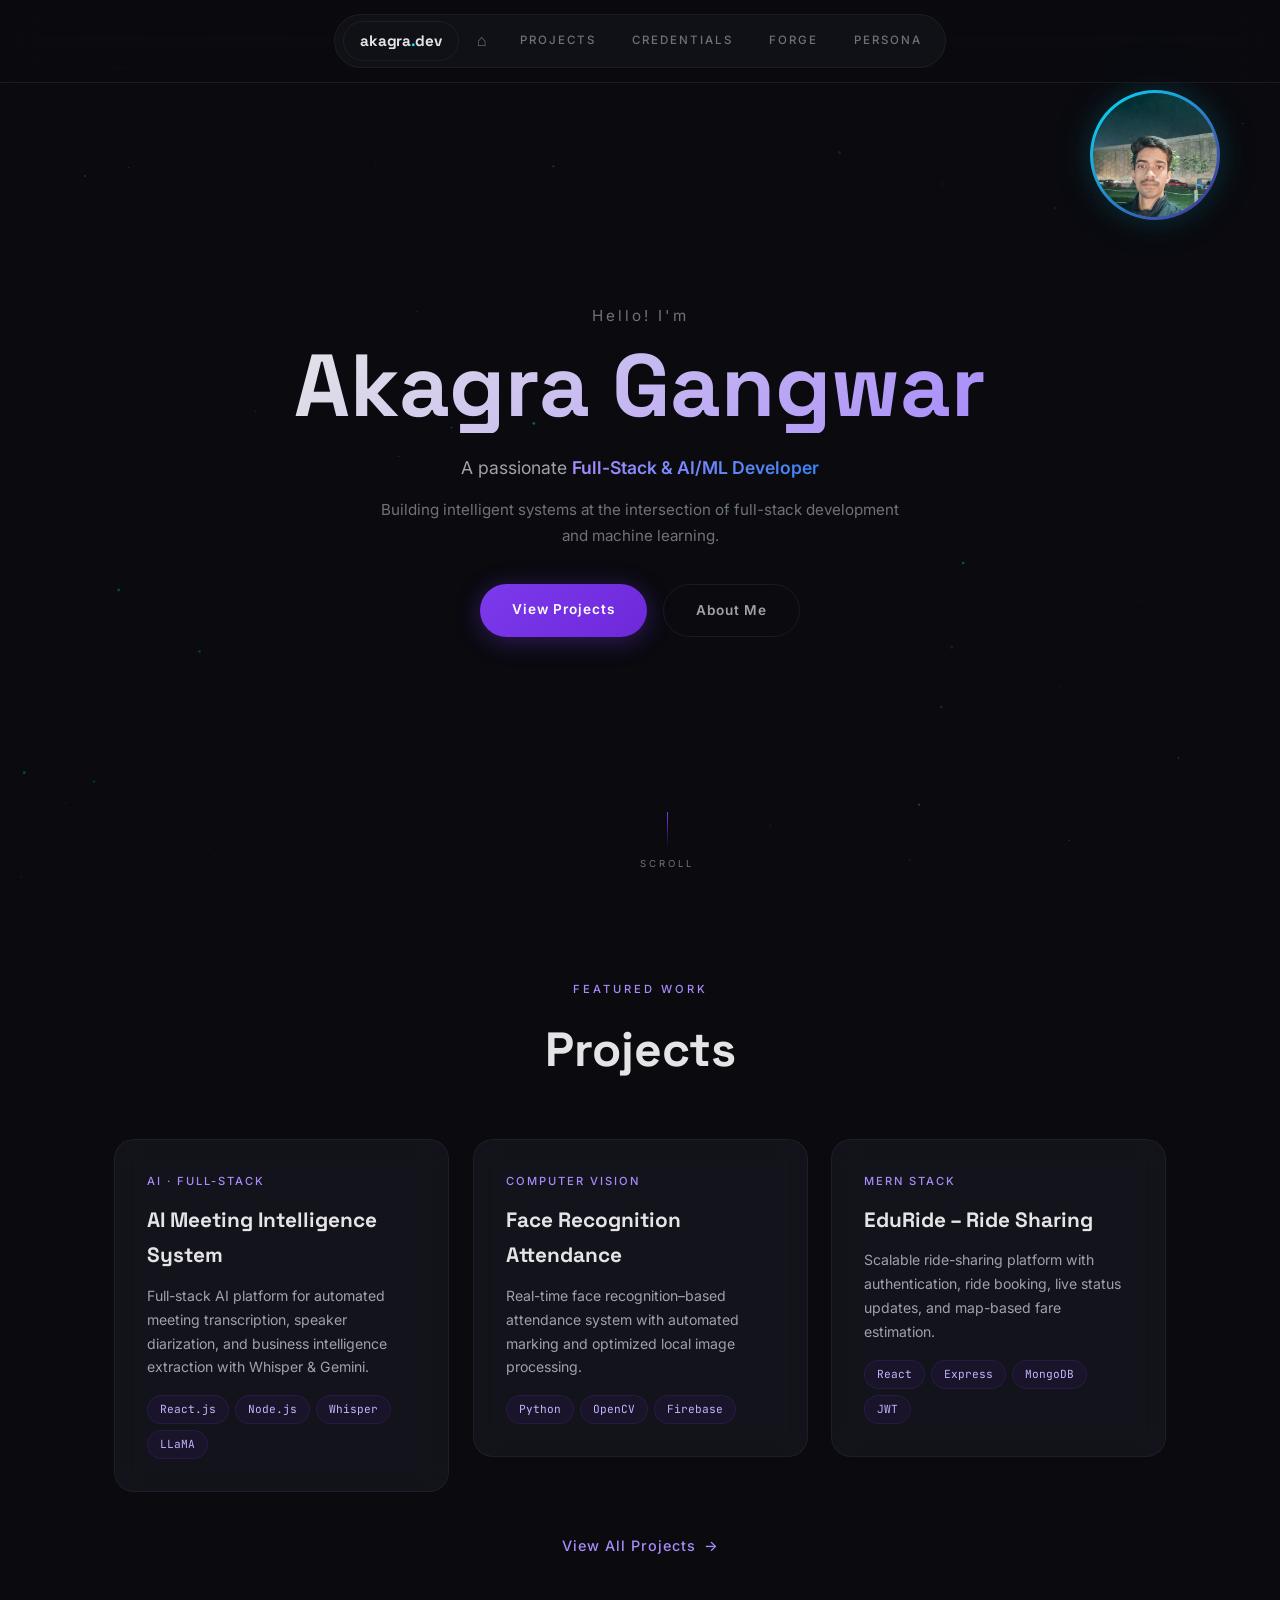
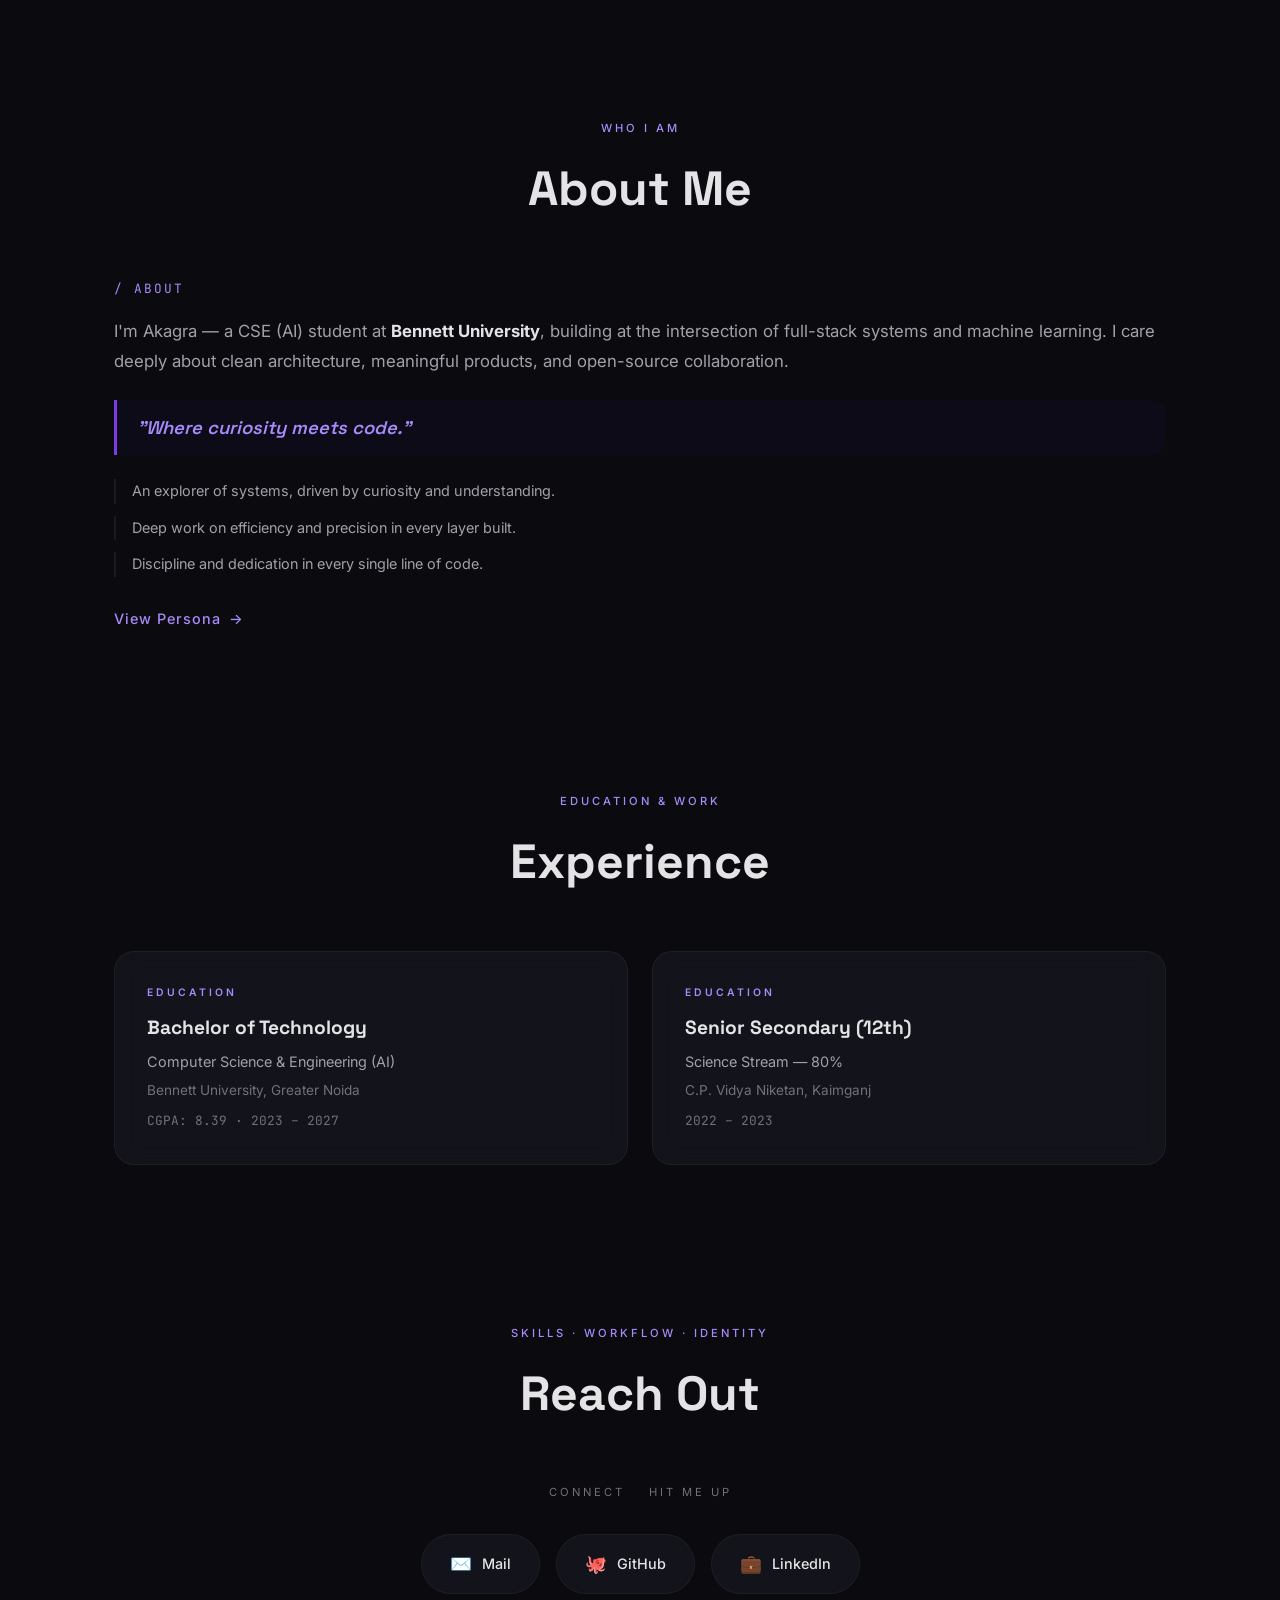
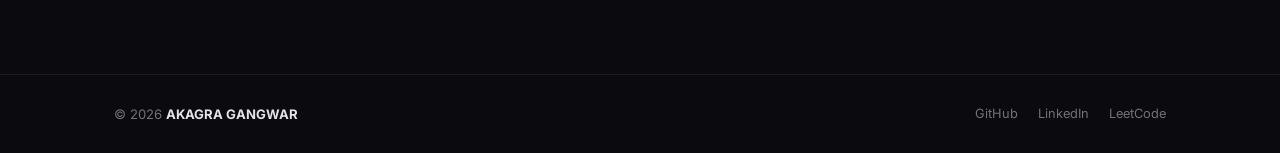
==== index.html @ 34c96b3e "Portfolio website - Akagra Gangwar" ====
<!DOCTYPE html>
<html lang="en">
<head>
    <meta charset="UTF-8">
    <meta name="viewport" content="width=device-width, initial-scale=1.0">
    <title>Akagra Gangwar - Developer</title>
    <meta name="description" content="Akagra Gangwar — Full-Stack & AI/ML Developer. Building intelligent systems at the intersection of web development and machine learning.">
    <link rel="preconnect" href="https://fonts.googleapis.com">
    <link rel="preconnect" href="https://fonts.gstatic.com" crossorigin>
    <link href="https://fonts.googleapis.com/css2?family=Inter:wght@300;400;500;600;700;800;900&family=Space+Grotesk:wght@400;500;600;700;800&family=JetBrains+Mono:wght@400;500&display=swap" rel="stylesheet">
    <link rel="stylesheet" href="style.css">
</head>
<body>
    <div class="cursor-glow" id="cursorGlow"></div>
    <canvas id="particleCanvas"></canvas>

    <!-- Nav -->
    <nav class="navbar" id="navbar">
        <div class="nav-center">
            <a href="index.html" class="nav-logo-box">akagra<span class="logo-dot">.</span>dev</a>
            <a href="index.html" class="nav-home" aria-label="Home">⌂</a>
            <a href="projects.html" class="nav-link">PROJECTS</a>
            <a href="credentials.html" class="nav-link">CREDENTIALS</a>
            <a href="skills.html" class="nav-link">FORGE</a>
            <a href="about.html" class="nav-link">PERSONA</a>
        </div>
        <button class="nav-toggle" id="navToggle" aria-label="Menu"><span></span><span></span><span></span></button>
    </nav>
    <div class="mobile-menu" id="mobileMenu">
        <a href="index.html" class="mobile-link">HOME</a>
        <a href="projects.html" class="mobile-link">PROJECTS</a>
        <a href="credentials.html" class="mobile-link">CREDENTIALS</a>
        <a href="skills.html" class="mobile-link">FORGE</a>
        <a href="about.html" class="mobile-link">PERSONA</a>
    </div>

    <!-- Hero -->
    <section class="hero" id="hero">
        <div class="hero-photo-wrap">
            <img src="profile.jpg" alt="Akagra Gangwar" class="hero-photo">
        </div>
        <div class="hero-content">
            <p class="hero-greeting" data-animate="fade-up" data-delay="0">Hello! I'm</p>
            <h1 class="hero-name" data-animate="fade-up" data-delay="1">Akagra Gangwar</h1>
            <p class="hero-title" data-animate="fade-up" data-delay="2">A passionate <span class="text-gradient">Full-Stack & AI/ML Developer</span></p>
            <p class="hero-desc" data-animate="fade-up" data-delay="3">Building intelligent systems at the intersection of full-stack development and machine learning.</p>
            <div class="hero-cta" data-animate="fade-up" data-delay="4">
                <a href="projects.html" class="btn btn-primary">View Projects</a>
                <a href="about.html" class="btn btn-outline">About Me</a>
            </div>
        </div>
        <div class="scroll-indicator"><div class="scroll-line"></div><span>SCROLL</span></div>
    </section>

    <!-- Featured Projects -->
    <section class="section" id="featured">
        <div class="container">
            <div class="section-header">
                <span class="section-tag">Featured Work</span>
                <h2 class="section-title">Projects</h2>
            </div>
            <div class="featured-grid">
                <div class="card-3d" data-tilt>
                    <div class="card-3d-inner project-card-home">
                        <span class="card-label">AI · Full-Stack</span>
                        <h3>AI Meeting Intelligence System</h3>
                        <p>Full-stack AI platform for automated meeting transcription, speaker diarization, and business intelligence extraction with Whisper & Gemini.</p>
                        <div class="card-tech"><span>React.js</span><span>Node.js</span><span>Whisper</span><span>LLaMA</span></div>
                    </div>
                </div>
                <div class="card-3d" data-tilt>
                    <div class="card-3d-inner project-card-home">
                        <span class="card-label">Computer Vision</span>
                        <h3>Face Recognition Attendance</h3>
                        <p>Real-time face recognition–based attendance system with automated marking and optimized local image processing.</p>
                        <div class="card-tech"><span>Python</span><span>OpenCV</span><span>Firebase</span></div>
                    </div>
                </div>
                <div class="card-3d" data-tilt>
                    <div class="card-3d-inner project-card-home">
                        <span class="card-label">MERN Stack</span>
                        <h3>EduRide – Ride Sharing</h3>
                        <p>Scalable ride-sharing platform with authentication, ride booking, live status updates, and map-based fare estimation.</p>
                        <div class="card-tech"><span>React</span><span>Express</span><span>MongoDB</span><span>JWT</span></div>
                    </div>
                </div>
            </div>
            <div class="view-all-link">
                <a href="projects.html" class="btn-view-all">View All Projects <span class="arrow">→</span></a>
            </div>
        </div>
    </section>

    <!-- About Summary -->
    <section class="section" id="about-preview">
        <div class="container">
            <div class="section-header">
                <span class="section-tag">Who I Am</span>
                <h2 class="section-title">About Me</h2>
            </div>
            <div class="about-home">
                <div class="about-home-left">
                    <span class="about-slash">/ ABOUT</span>
                    <p class="about-intro">I'm Akagra — a CSE (AI) student at <strong>Bennett University</strong>, building at the intersection of full-stack systems and machine learning. I care deeply about clean architecture, meaningful products, and open-source collaboration.</p>
                    <div class="about-quote-block">
                        <p>"Where curiosity meets code."</p>
                    </div>
                    <div class="about-traits">
                        <div class="trait">An explorer of systems, driven by curiosity and understanding.</div>
                        <div class="trait">Deep work on efficiency and precision in every layer built.</div>
                        <div class="trait">Discipline and dedication in every single line of code.</div>
                    </div>
                    <a href="about.html" class="btn-view-all">View Persona <span class="arrow">→</span></a>
                </div>
            </div>
        </div>
    </section>

    <!-- Experience -->
    <section class="section" id="experience">
        <div class="container">
            <div class="section-header">
                <span class="section-tag">Education & Work</span>
                <h2 class="section-title">Experience</h2>
            </div>
            <div class="exp-grid">
                <div class="card-3d" data-tilt>
                    <div class="card-3d-inner exp-card">
                        <span class="exp-type">EDUCATION</span>
                        <h3>Bachelor of Technology</h3>
                        <p class="exp-sub">Computer Science & Engineering (AI)</p>
                        <p class="exp-org">Bennett University, Greater Noida</p>
                        <p class="exp-detail">CGPA: 8.39 · 2023 – 2027</p>
                    </div>
                </div>
                <div class="card-3d" data-tilt>
                    <div class="card-3d-inner exp-card">
                        <span class="exp-type">EDUCATION</span>
                        <h3>Senior Secondary (12th)</h3>
                        <p class="exp-sub">Science Stream — 80%</p>
                        <p class="exp-org">C.P. Vidya Niketan, Kaimganj</p>
                        <p class="exp-detail">2022 – 2023</p>
                    </div>
                </div>
            </div>
        </div>
    </section>

    <!-- Contact -->
    <section class="section" id="contact">
        <div class="container">
            <div class="section-header">
                <span class="section-tag">Skills · Workflow · Identity</span>
                <h2 class="section-title contact-title">Reach Out</h2>
            </div>
            <div class="contact-bar">
                <span class="contact-tag">CONNECT</span>
                <span class="contact-tag">Hit Me Up</span>
            </div>
            <div class="contact-links">
                <a href="mailto:akagraace@gmail.com" class="contact-pill">
                    <span class="pill-icon">✉️</span> Mail
                </a>
                <a href="https://github.com/Akagra12" target="_blank" class="contact-pill">
                    <span class="pill-icon">🐙</span> GitHub
                </a>
                <a href="https://linkedin.com/in/akagra-gangwar-0a6770281" target="_blank" class="contact-pill">
                    <span class="pill-icon">💼</span> LinkedIn
                </a>
            </div>
        </div>
    </section>

    <!-- Footer -->
    <footer class="footer">
        <div class="container footer-content">
            <p>© 2026 <strong>AKAGRA GANGWAR</strong></p>
            <div class="footer-links">
                <a href="https://github.com/Akagra12" target="_blank">GitHub</a>
                <a href="https://linkedin.com/in/akagra-gangwar-0a6770281" target="_blank">LinkedIn</a>
                <a href="https://leetcode.com/u/MrShark01/" target="_blank">LeetCode</a>
            </div>
        </div>
    </footer>
    <script src="script.js"></script>
</body>
</html>
---- style.css ----
*,
*::before,
*::after {
  margin: 0;
  padding: 0;
  box-sizing: border-box
}

:root {
  --bg: #0a0a0f;
  --bg2: #111118;
  --bg3: #1a1a2e;
  --text: #e4e4e7;
  --text2: #a1a1aa;
  --text3: #71717a;
  --accent: #7c3aed;
  --accent2: #a78bfa;
  --accent3: #c4b5fd;
  --glow: rgba(124, 58, 237, 0.35);
  --glow2: rgba(167, 139, 250, 0.12);
  --green: #10b981;
  --blue: #3b82f6;
  --card: rgba(22, 22, 30, 0.8);
  --border: rgba(39, 39, 42, 0.6);
  --radius: 20px;
  --radius-sm: 14px;
}

html {
  scroll-behavior: smooth
}

body {
  font-family: 'Inter', sans-serif;
  background: var(--bg);
  color: var(--text);
  overflow-x: hidden;
  line-height: 1.7
}

a {
  color: inherit;
  text-decoration: none
}

.container {
  max-width: 1100px;
  margin: 0 auto;
  padding: 0 24px
}

/* Cursor & Particles */
.cursor-glow {
  position: fixed;
  width: 500px;
  height: 500px;
  border-radius: 50%;
  pointer-events: none;
  z-index: 0;
  background: radial-gradient(circle, var(--glow2) 0%, transparent 70%);
  transform: translate(-50%, -50%);
  transition: opacity .3s;
  opacity: 0
}

body:hover .cursor-glow {
  opacity: 1
}

#particleCanvas {
  position: fixed;
  top: 0;
  left: 0;
  width: 100%;
  height: 100%;
  z-index: 0;
  pointer-events: none
}

/* Navbar */
.navbar {
  position: fixed;
  top: 0;
  left: 0;
  right: 0;
  z-index: 100;
  display: flex;
  align-items: center;
  justify-content: center;
  padding: 14px 24px;
  backdrop-filter: blur(20px);
  background: rgba(10, 10, 15, 0.6);
  border-bottom: 1px solid var(--border);
  transition: all .3s
}

.navbar.scrolled {
  padding: 10px 24px;
  background: rgba(10, 10, 15, 0.92)
}

.nav-center {
  display: flex;
  align-items: center;
  gap: 6px;
  background: rgba(22, 22, 30, 0.6);
  border: 1px solid var(--border);
  border-radius: 50px;
  padding: 6px 8px
}

.nav-logo-box {
  font-family: 'Space Grotesk', sans-serif;
  font-size: .95rem;
  font-weight: 700;
  letter-spacing: -.3px;
  padding: 6px 16px;
  border: 1px solid var(--border);
  border-radius: 50px;
  transition: all .3s
}

.nav-logo-box:hover {
  border-color: rgba(0, 229, 255, 0.3)
}

.logo-dot {
  color: #00e5ff
}

.nav-home {
  width: 34px;
  height: 34px;
  display: flex;
  align-items: center;
  justify-content: center;
  border-radius: 50%;
  font-size: 1rem;
  color: var(--text3);
  transition: all .3s;
  border: 1px solid transparent
}

.nav-home:hover {
  color: var(--text);
  border-color: var(--border)
}

.nav-link {
  font-size: .72rem;
  font-weight: 500;
  letter-spacing: 2px;
  color: var(--text3);
  padding: 6px 14px;
  border-radius: 50px;
  transition: all .3s;
  border: 1px solid transparent
}

.nav-link:hover {
  color: var(--text);
  border-color: var(--border)
}

.nav-link.active {
  color: #00e5ff;
  border-color: rgba(0, 229, 255, 0.3)
}

.nav-toggle {
  display: none;
  flex-direction: column;
  gap: 5px;
  background: none;
  border: none;
  cursor: pointer;
  padding: 4px;
  position: absolute;
  right: 20px
}

.nav-toggle span {
  width: 22px;
  height: 2px;
  background: var(--text);
  transition: all .3s;
  border-radius: 2px
}

.nav-toggle.active span:nth-child(1) {
  transform: rotate(45deg) translate(5px, 5px)
}

.nav-toggle.active span:nth-child(2) {
  opacity: 0
}

.nav-toggle.active span:nth-child(3) {
  transform: rotate(-45deg) translate(5px, -5px)
}

.mobile-menu {
  position: fixed;
  top: 0;
  left: 0;
  width: 100%;
  height: 100vh;
  background: rgba(10, 10, 15, 0.98);
  z-index: 99;
  display: flex;
  flex-direction: column;
  align-items: center;
  justify-content: center;
  gap: 28px;
  opacity: 0;
  pointer-events: none;
  transition: opacity .4s
}

.mobile-menu.active {
  opacity: 1;
  pointer-events: all
}

.mobile-link {
  font-family: 'Space Grotesk', sans-serif;
  font-size: 1.6rem;
  font-weight: 600;
  letter-spacing: 3px;
  color: var(--text2);
  transition: color .3s
}

.mobile-link:hover {
  color: var(--accent2)
}

/* ===== HERO (Home) ===== */
.hero {
  min-height: 100vh;
  display: flex;
  align-items: center;
  justify-content: center;
  text-align: center;
  padding: 120px 24px 80px;
  position: relative
}

.hero-photo-wrap {
  position: absolute;
  top: 90px;
  right: 60px;
  z-index: 2;
  width: 130px;
  height: 130px;
  border-radius: 50%;
  padding: 3px;
  background: linear-gradient(135deg, #00e5ff, rgba(124,58,237,0.6));
  box-shadow: 0 0 30px rgba(0,229,255,0.15), 0 0 60px rgba(0,229,255,0.05);
  animation: photoGlow 4s ease-in-out infinite alternate;
  opacity: 0;
  animation: fadeUp .7s ease .2s forwards, photoGlow 4s ease-in-out 1s infinite alternate
}

.hero-photo {
  width: 100%;
  height: 100%;
  border-radius: 50%;
  object-fit: cover;
  object-position: center 15%;
  display: block
}

@keyframes photoGlow {
  0% { box-shadow: 0 0 20px rgba(0,229,255,0.12), 0 0 40px rgba(0,229,255,0.04) }
  100% { box-shadow: 0 0 35px rgba(0,229,255,0.2), 0 0 70px rgba(0,229,255,0.08) }
}

.hero-content {
  max-width: 720px;
  z-index: 1
}

.hero-greeting {
  font-size: .95rem;
  color: var(--text3);
  letter-spacing: 3px;
  margin-bottom: 12px;
  opacity: 0;
  animation: fadeUp .7s ease .1s forwards
}

.hero-name {
  font-family: 'Space Grotesk', sans-serif;
  font-size: clamp(3rem, 8vw, 5.5rem);
  font-weight: 800;
  line-height: 1.05;
  margin-bottom: 20px;
  opacity: 0;
  animation: fadeUp .7s ease .25s forwards;
  background: linear-gradient(135deg, var(--text), var(--accent2));
  -webkit-background-clip: text;
  -webkit-text-fill-color: transparent;
  background-clip: text
}

.hero-title {
  font-size: 1.1rem;
  color: var(--text2);
  margin-bottom: 14px;
  opacity: 0;
  animation: fadeUp .7s ease .4s forwards
}

.text-gradient {
  background: linear-gradient(90deg, var(--accent2), var(--blue));
  -webkit-background-clip: text;
  -webkit-text-fill-color: transparent;
  background-clip: text;
  font-weight: 600
}

.hero-desc {
  font-size: .95rem;
  color: var(--text3);
  max-width: 520px;
  margin: 0 auto 36px;
  opacity: 0;
  animation: fadeUp .7s ease .5s forwards
}

.hero-cta {
  display: flex;
  gap: 16px;
  justify-content: center;
  opacity: 0;
  animation: fadeUp .7s ease .6s forwards
}

.btn {
  padding: 14px 32px;
  border-radius: 50px;
  font-size: .85rem;
  font-weight: 600;
  letter-spacing: 1px;
  transition: all .3s;
  cursor: pointer;
  border: none
}

.btn-primary {
  background: linear-gradient(135deg, var(--accent), #6d28d9);
  color: #fff;
  box-shadow: 0 4px 24px var(--glow)
}

.btn-primary:hover {
  transform: translateY(-3px) scale(1.02);
  box-shadow: 0 8px 36px var(--glow)
}

.btn-outline {
  border: 1.5px solid var(--border);
  color: var(--text2);
  background: transparent
}

.btn-outline:hover {
  border-color: var(--accent);
  color: var(--accent2)
}

.scroll-indicator {
  position: absolute;
  bottom: 28px;
  left: 50%;
  transform: translateX(-50%);
  display: flex;
  flex-direction: column;
  align-items: center;
  gap: 8px;
  opacity: 0;
  animation: fadeUp .7s ease 1s forwards
}

.scroll-indicator span {
  font-size: .6rem;
  color: var(--text3);
  letter-spacing: 3px
}

.scroll-line {
  width: 1px;
  height: 36px;
  background: linear-gradient(to bottom, var(--accent), transparent);
  animation: pulse 2s ease infinite
}

@keyframes pulse {

  0%,
  100% {
    opacity: .3
  }

  50% {
    opacity: 1
  }
}

@keyframes fadeUp {
  from {
    opacity: 0;
    transform: translateY(24px)
  }

  to {
    opacity: 1;
    transform: translateY(0)
  }
}

/* ===== PAGE HERO (Sub-pages) ===== */
.page-hero {
  padding: 140px 0 60px;
  text-align: center;
  position: relative;
  z-index: 1
}

.page-title {
  font-family: 'Space Grotesk', sans-serif;
  font-size: clamp(2.5rem, 6vw, 4rem);
  font-weight: 800;
  margin-top: 8px;
  background: linear-gradient(135deg, var(--text), var(--accent2));
  -webkit-background-clip: text;
  -webkit-text-fill-color: transparent;
  background-clip: text
}

.page-desc {
  color: var(--text3);
  font-size: .95rem;
  margin-top: 12px;
  max-width: 500px;
  margin-left: auto;
  margin-right: auto
}

/* ===== SECTIONS ===== */
.section {
  padding: 80px 0;
  position: relative;
  z-index: 1
}

.section-header {
  margin-bottom: 48px;
  text-align: center
}

.section-tag {
  font-size: .7rem;
  color: var(--accent2);
  letter-spacing: 3px;
  text-transform: uppercase;
  font-weight: 500;
  display: block;
  margin-bottom: 10px
}

.section-title {
  font-family: 'Space Grotesk', sans-serif;
  font-size: clamp(2rem, 4.5vw, 3rem);
  font-weight: 700
}

/* ===== 3D CARD SYSTEM ===== */
.card-3d {
  perspective: 800px;
  display: block
}

.card-3d-inner {
  background: var(--card);
  border: 1px solid var(--border);
  border-radius: var(--radius);
  padding: 32px;
  backdrop-filter: blur(12px);
  transition: transform .4s ease, box-shadow .4s ease, border-color .4s ease;
  transform-style: preserve-3d;
  will-change: transform
}

.card-3d:hover .card-3d-inner {
  border-color: rgba(124, 58, 237, 0.35);
  box-shadow: 0 20px 60px rgba(124, 58, 237, 0.1), 0 0 0 1px rgba(124, 58, 237, 0.1)
}

/* ===== FEATURED PROJECTS (Home) ===== */
.featured-grid {
  display: grid;
  grid-template-columns: repeat(auto-fit, minmax(300px, 1fr));
  gap: 24px
}

.project-card-home {
  min-height: 260px;
  display: flex;
  flex-direction: column
}

.card-label {
  font-size: .7rem;
  color: var(--accent2);
  letter-spacing: 2px;
  text-transform: uppercase;
  font-weight: 500;
  margin-bottom: 12px;
  display: block
}

.project-card-home h3 {
  font-family: 'Space Grotesk', sans-serif;
  font-size: 1.3rem;
  font-weight: 700;
  margin-bottom: 10px
}

.project-card-home p {
  color: var(--text2);
  font-size: .88rem;
  flex: 1;
  line-height: 1.7
}

.card-tech {
  display: flex;
  flex-wrap: wrap;
  gap: 6px;
  margin-top: 16px
}

.card-tech span {
  font-size: .7rem;
  padding: 4px 12px;
  border-radius: 50px;
  background: rgba(124, 58, 237, 0.08);
  color: var(--accent3);
  border: 1px solid rgba(124, 58, 237, 0.12);
  font-family: 'JetBrains Mono', monospace
}

.view-all-link {
  text-align: center;
  margin-top: 40px
}

.btn-view-all {
  color: var(--accent2);
  font-size: .9rem;
  font-weight: 500;
  letter-spacing: 1px;
  transition: all .3s;
  display: inline-flex;
  align-items: center;
  gap: 8px
}

.btn-view-all:hover {
  color: var(--text);
  gap: 14px
}

.btn-view-all .arrow {
  transition: transform .3s
}

.btn-view-all:hover .arrow {
  transform: translateX(4px)
}

/* ===== ABOUT HOME ===== */
.about-slash {
  font-family: 'JetBrains Mono', monospace;
  font-size: .8rem;
  color: var(--accent2);
  letter-spacing: 2px;
  display: block;
  margin-bottom: 16px
}

.about-intro {
  font-size: 1.05rem;
  color: var(--text2);
  line-height: 1.8;
  margin-bottom: 24px
}

.about-intro strong {
  color: var(--text)
}

.about-quote-block {
  border-left: 3px solid var(--accent);
  padding: 12px 20px;
  margin-bottom: 24px;
  background: rgba(124, 58, 237, 0.04);
  border-radius: 0 var(--radius-sm) var(--radius-sm) 0
}

.about-quote-block p {
  font-family: 'Space Grotesk', sans-serif;
  font-size: 1.15rem;
  font-weight: 600;
  font-style: italic;
  color: var(--accent2)
}

.about-traits {
  display: flex;
  flex-direction: column;
  gap: 12px;
  margin-bottom: 28px
}

.trait {
  color: var(--text2);
  font-size: .9rem;
  padding-left: 16px;
  border-left: 2px solid var(--border)
}

/* ===== EXPERIENCE CARDS (Home) ===== */
.exp-grid {
  display: grid;
  grid-template-columns: repeat(auto-fit, minmax(300px, 1fr));
  gap: 24px
}

.exp-card {
  min-height: 180px
}

.exp-type {
  font-size: .65rem;
  color: var(--accent2);
  letter-spacing: 3px;
  font-weight: 600;
  display: block;
  margin-bottom: 10px
}

.exp-card h3 {
  font-family: 'Space Grotesk', sans-serif;
  font-size: 1.2rem;
  font-weight: 700;
  margin-bottom: 6px
}

.exp-sub {
  color: var(--text2);
  font-size: .9rem
}

.exp-org {
  color: var(--text3);
  font-size: .85rem;
  margin-top: 4px
}

.exp-detail {
  color: var(--text3);
  font-size: .8rem;
  margin-top: 8px;
  font-family: 'JetBrains Mono', monospace
}

/* ===== CONTACT (Home) ===== */
.contact-title {
  margin-bottom: 0
}

.contact-bar {
  display: flex;
  justify-content: center;
  gap: 24px;
  margin-bottom: 32px
}

.contact-tag {
  font-size: .7rem;
  color: var(--text3);
  letter-spacing: 3px;
  text-transform: uppercase
}

.contact-links {
  display: flex;
  justify-content: center;
  gap: 16px;
  flex-wrap: wrap
}

.contact-pill {
  display: flex;
  align-items: center;
  gap: 10px;
  padding: 14px 28px;
  background: var(--card);
  border: 1px solid var(--border);
  border-radius: 50px;
  font-size: .9rem;
  font-weight: 500;
  transition: all .3s;
  backdrop-filter: blur(8px)
}

.contact-pill:hover {
  border-color: rgba(124, 58, 237, 0.4);
  transform: translateY(-3px);
  box-shadow: 0 8px 28px rgba(124, 58, 237, 0.1)
}

.pill-icon {
  font-size: 1.1rem
}

/* ===== PROJECTS PAGE ===== */
.projects-list {
  display: flex;
  flex-direction: column;
  gap: 24px
}

.project-card-full {
  position: relative
}

.pf-header {
  display: flex;
  align-items: center;
  justify-content: space-between;
  margin-bottom: 12px
}

.pf-num {
  font-family: 'Space Grotesk', sans-serif;
  font-size: 2.5rem;
  font-weight: 800;
  color: rgba(124, 58, 237, 0.1);
  line-height: 1
}

.project-badge {
  font-size: .6rem;
  padding: 3px 10px;
  border-radius: 50px;
  font-weight: 600;
  letter-spacing: 1px
}

.project-badge.live {
  background: rgba(16, 185, 129, 0.12);
  color: var(--green);
  border: 1px solid rgba(16, 185, 129, 0.25)
}

.project-card-full h3 {
  font-family: 'Space Grotesk', sans-serif;
  font-size: 1.4rem;
  font-weight: 700;
  margin-bottom: 6px
}

.pf-date {
  font-size: .78rem;
  color: var(--text3);
  font-family: 'JetBrains Mono', monospace;
  margin-bottom: 10px
}

.project-card-full p {
  color: var(--text2);
  font-size: .9rem;
  line-height: 1.7;
  margin-bottom: 14px
}

.pf-link {
  color: var(--accent2);
  font-size: .85rem;
  font-weight: 500;
  margin-top: 12px;
  display: inline-block;
  transition: color .3s
}

.pf-link:hover {
  color: var(--text)
}

/* ===== CREDENTIALS PAGE ===== */
.cred-subtitle {
  font-family: 'Space Grotesk', sans-serif;
  font-size: 1.2rem;
  font-weight: 600;
  margin-bottom: 24px;
  display: flex;
  align-items: center;
  gap: 10px
}

.cred-icon {
  font-size: 1.2rem
}

.certs-grid {
  display: grid;
  grid-template-columns: repeat(auto-fill, minmax(200px, 1fr));
  gap: 16px
}

.cert-card {
  text-align: center;
  min-height: 160px;
  display: flex;
  flex-direction: column;
  align-items: center;
  justify-content: center;
  position: relative
}

.cert-badge {
  font-size: 2rem;
  margin-bottom: 10px
}

.cert-card h4 {
  font-size: .9rem;
  font-weight: 600;
  margin-bottom: 4px
}

.cert-card p {
  font-size: .75rem;
  color: var(--text3)
}

.cert-arrow {
  position: absolute;
  top: 16px;
  right: 16px;
  color: var(--text3);
  font-size: .9rem;
  transition: color .3s
}

.card-3d:hover .cert-arrow {
  color: var(--accent2)
}

.profiles-grid {
  display: grid;
  grid-template-columns: repeat(auto-fill, minmax(220px, 1fr));
  gap: 16px
}

.profile-card {
  text-align: center;
  padding: 28px
}

.profile-logo {
  width: 48px;
  height: 48px;
  border-radius: 12px;
  display: flex;
  align-items: center;
  justify-content: center;
  margin: 0 auto 12px;
  font-weight: 700;
  font-size: .85rem;
  font-family: 'Space Grotesk', sans-serif
}

.profile-logo.lc {
  background: linear-gradient(135deg, #ffa116, #f5a623);
  color: #1a1a1a
}

.profile-logo.hr {
  background: linear-gradient(135deg, #00ea64, #2ec866);
  color: #1a1a1a
}

.profile-logo.cc {
  background: linear-gradient(135deg, #5b4638, #8b6914);
  color: #fff
}

.profile-card h4 {
  font-size: .95rem;
  font-weight: 600;
  margin-bottom: 4px
}

.profile-card p {
  font-size: .75rem;
  color: var(--text3)
}

.edu-list {
  display: flex;
  flex-direction: column;
  gap: 16px
}

/* ===== SKILLS PAGE ===== */
.skills-page-grid {
  display: grid;
  grid-template-columns: repeat(auto-fill, minmax(240px, 1fr));
  gap: 20px
}

.skill-card-full {
  text-align: center;
  min-height: 200px;
  display: flex;
  flex-direction: column;
  align-items: center
}

.skill-icon-big {
  font-size: 2.2rem;
  margin-bottom: 14px
}

.skill-card-full h3 {
  font-family: 'Space Grotesk', sans-serif;
  font-size: 1.1rem;
  font-weight: 600;
  margin-bottom: 16px
}

.skill-items {
  display: flex;
  flex-wrap: wrap;
  gap: 8px;
  justify-content: center
}

.skill-items span {
  font-size: .75rem;
  padding: 6px 14px;
  border-radius: 50px;
  background: rgba(124, 58, 237, 0.06);
  color: var(--accent3);
  border: 1px solid rgba(124, 58, 237, 0.1)
}

/* ===== ABOUT PAGE ===== */
.about-page {
  display: grid;
  grid-template-columns: 1.3fr 1fr;
  gap: 60px;
  align-items: start
}

.about-quote-big {
  font-family: 'Space Grotesk', sans-serif;
  font-size: 1.8rem;
  font-weight: 700;
  font-style: italic;
  color: var(--accent2);
  margin-bottom: 24px;
  line-height: 1.3
}

.about-page-text p {
  color: var(--text2);
  font-size: .95rem;
  line-height: 1.8;
  margin-bottom: 16px
}

.about-page-text strong {
  color: var(--text)
}

.about-trait-list {
  margin-top: 28px;
  display: flex;
  flex-direction: column;
  gap: 16px
}

.about-trait-item {
  display: flex;
  align-items: flex-start;
  gap: 12px
}

.trait-dot {
  width: 8px;
  height: 8px;
  min-width: 8px;
  border-radius: 50%;
  background: var(--accent);
  margin-top: 8px;
  box-shadow: 0 0 10px var(--glow)
}

.about-trait-item p {
  color: var(--text2);
  font-size: .9rem
}

.about-page-info {
  display: flex;
  flex-direction: column;
  gap: 16px
}

.info-card {
  display: flex;
  align-items: center;
  gap: 16px;
  padding: 20px 24px
}

.info-card span {
  font-size: 1.4rem
}

.info-card h4 {
  font-size: .85rem;
  font-weight: 600;
  margin-bottom: 2px
}

.info-card p {
  font-size: .82rem;
  color: var(--text2)
}

/* ===== FOOTER ===== */
.footer {
  border-top: 1px solid var(--border);
  padding: 28px 0;
  z-index: 1;
  position: relative
}

.footer-content {
  display: flex;
  justify-content: space-between;
  align-items: center;
  flex-wrap: wrap;
  gap: 16px
}

.footer-content p {
  font-size: .82rem;
  color: var(--text3)
}

.footer-content strong {
  color: var(--text)
}

.footer-links {
  display: flex;
  gap: 20px
}

.footer-links a {
  font-size: .8rem;
  color: var(--text3);
  transition: color .3s
}

.footer-links a:hover {
  color: var(--accent2)
}

/* ===== SCROLL ANIMATIONS ===== */
[data-animate] {
  opacity: 0;
  transform: translateY(20px)
}

[data-animate].visible {
  opacity: 1;
  transform: translateY(0);
  transition: all .6s ease
}

/* ===== RESPONSIVE ===== */
@media(max-width:900px) {
  .nav-center {
    display: none
  }

  .nav-toggle {
    display: flex
  }

  .featured-grid {
    grid-template-columns: 1fr
  }

  .about-page {
    grid-template-columns: 1fr;
    gap: 32px
  }

  .exp-grid {
    grid-template-columns: 1fr
  }
}

@media(max-width:600px) {
  .navbar {
    padding: 14px 18px
  }

  .hero {
    padding: 100px 16px 60px
  }

  .hero-photo-wrap {
    width: 90px;
    height: 90px;
    top: 80px;
    right: 16px
  }

  .page-hero {
    padding: 110px 0 40px
  }

  .section {
    padding: 50px 0
  }

  .certs-grid {
    grid-template-columns: 1fr 1fr
  }

  .skills-page-grid {
    grid-template-columns: 1fr 1fr
  }

  .footer-content {
    flex-direction: column;
    text-align: center
  }

  .contact-links {
    flex-direction: column;
    align-items: center
  }
}
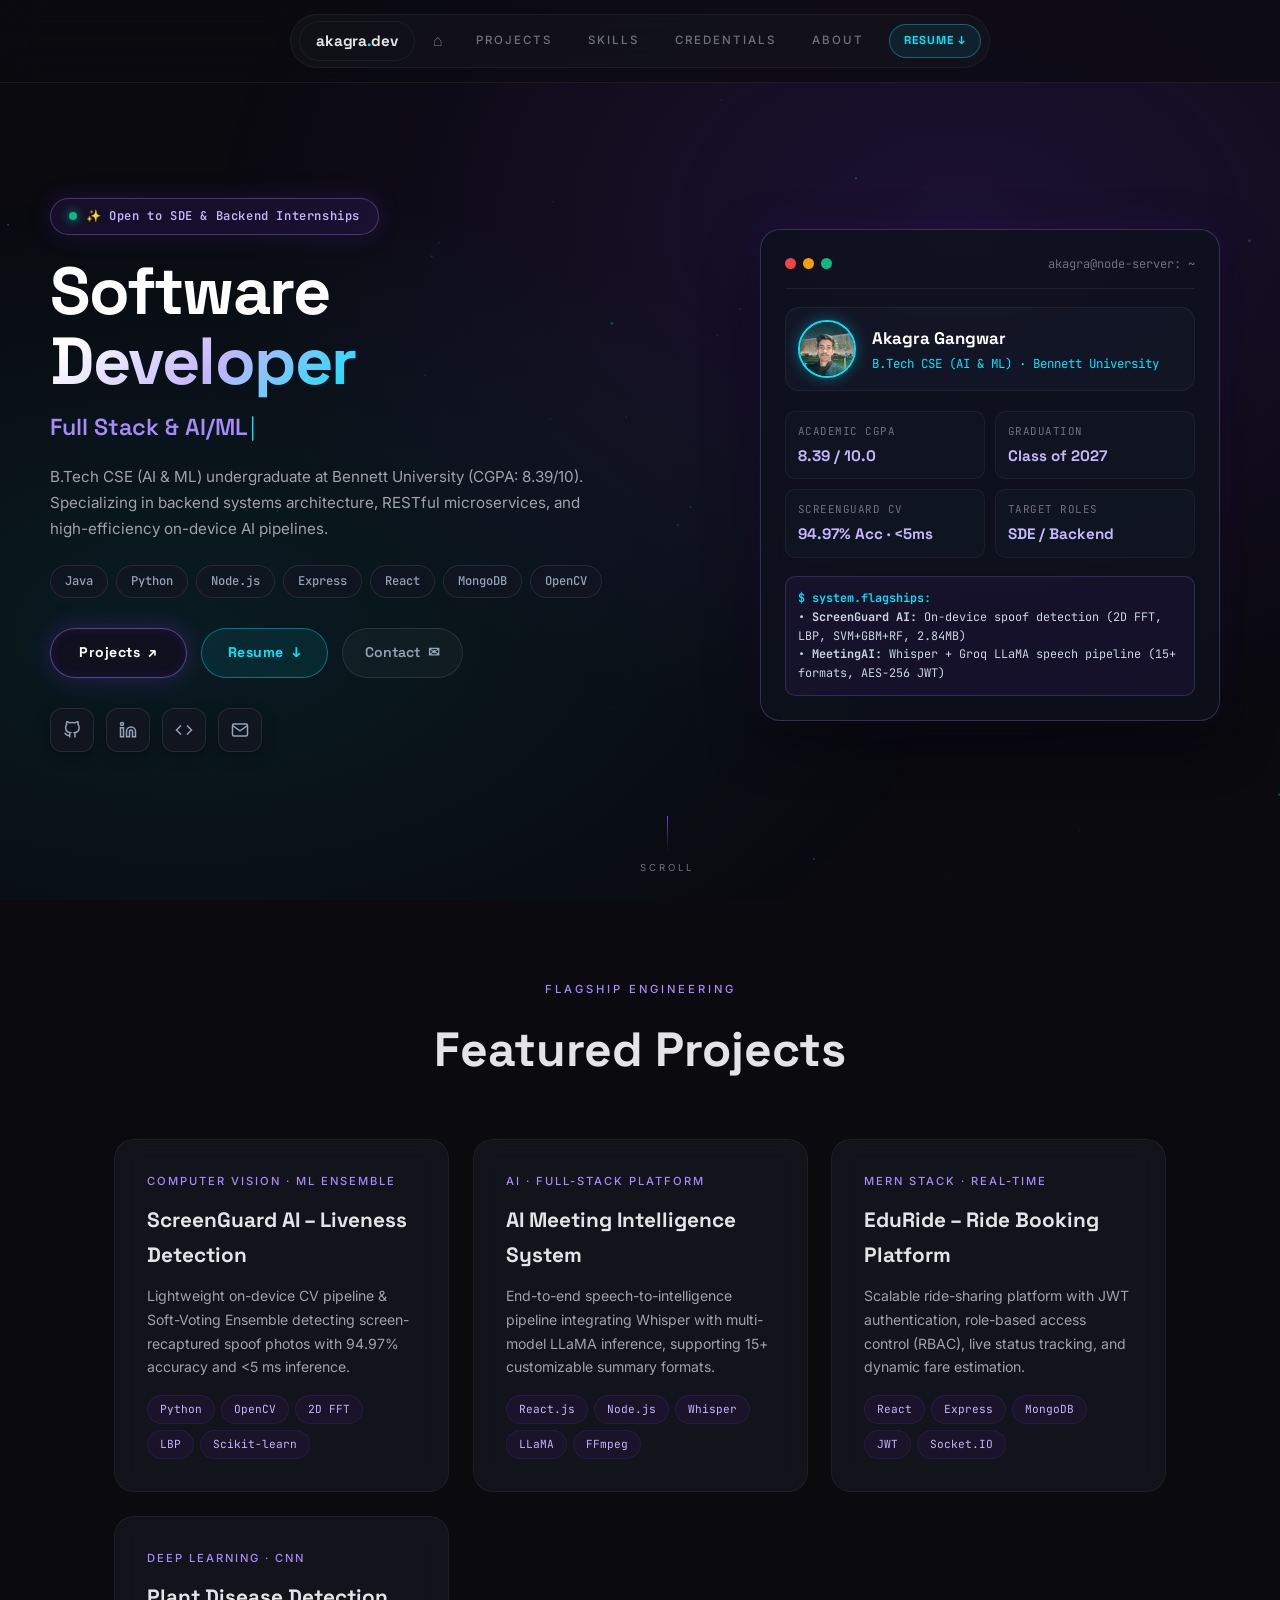
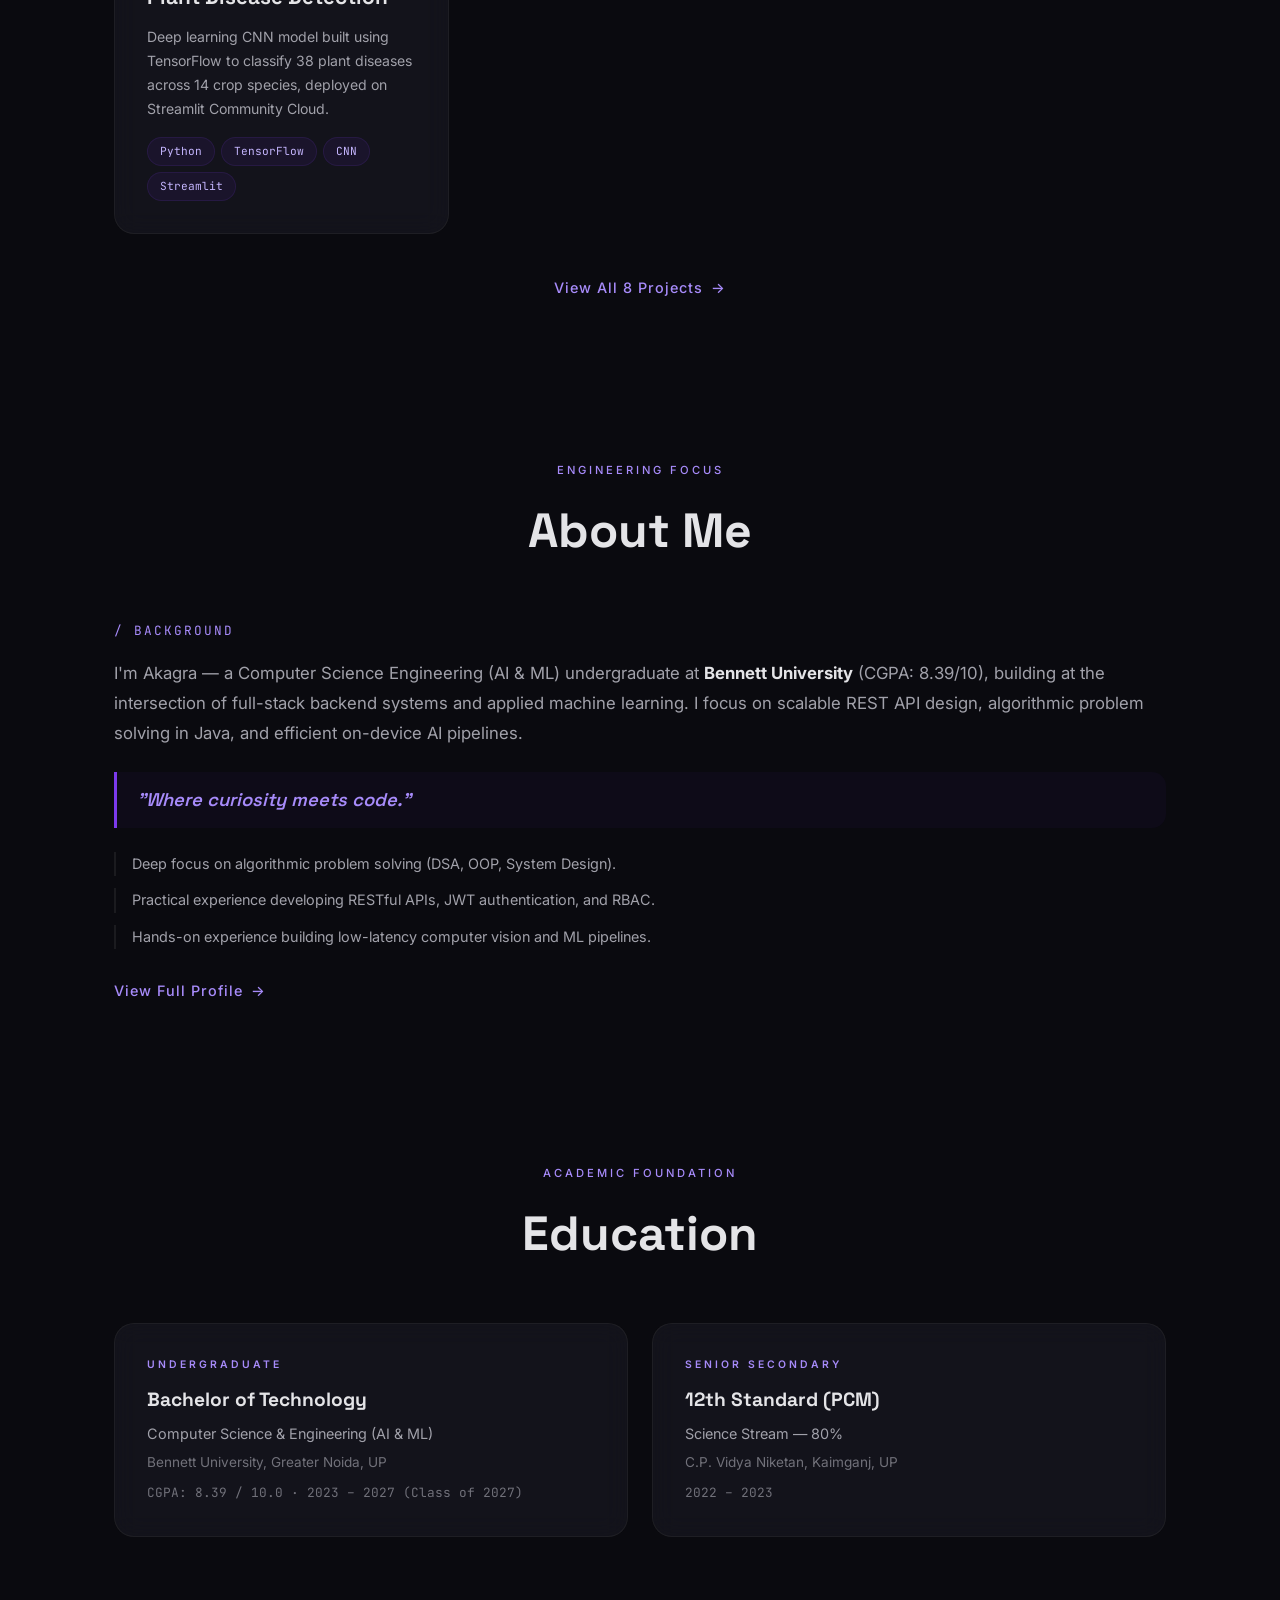
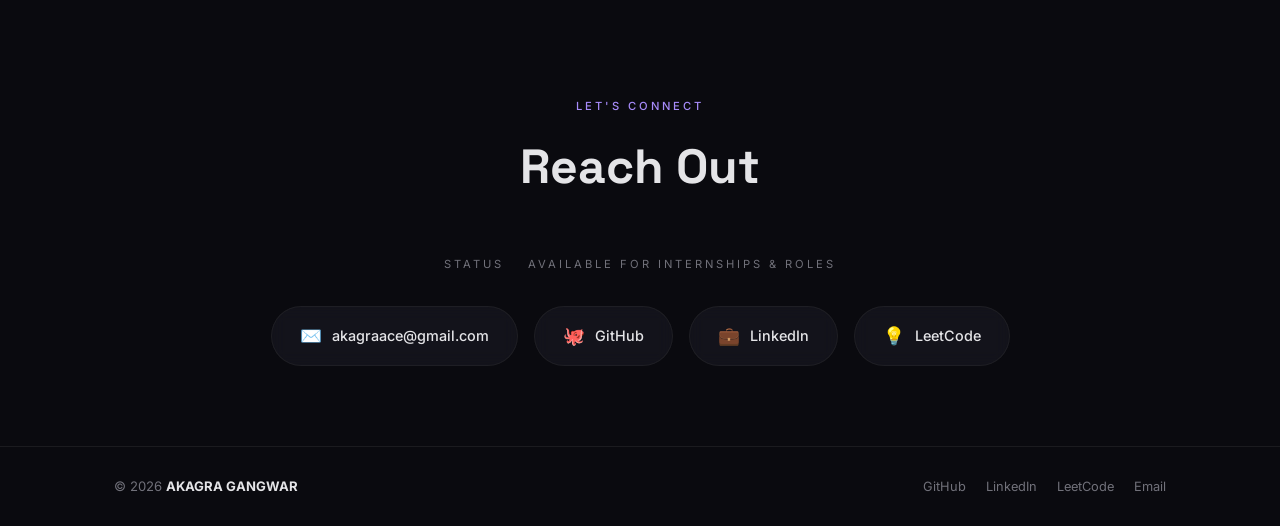
==== commit b5da953e: "feat: complete portfolio audit and pre-deployment polish" ====
--- a/index.html
+++ b/index.html
@@ -3,90 +3,203 @@
 <head>
     <meta charset="UTF-8">
     <meta name="viewport" content="width=device-width, initial-scale=1.0">
-    <title>Akagra Gangwar - Developer</title>
-    <meta name="description" content="Akagra Gangwar — Full-Stack & AI/ML Developer. Building intelligent systems at the intersection of web development and machine learning.">
+    <title>Akagra Gangwar — Software Developer | Backend & Applied AI</title>
+    <meta name="description" content="Akagra Gangwar — Computer Science (AI & ML) student at Bennett University. Building scalable backend architectures, RESTful systems, and applied AI pipelines.">
     <link rel="preconnect" href="https://fonts.googleapis.com">
     <link rel="preconnect" href="https://fonts.gstatic.com" crossorigin>
-    <link href="https://fonts.googleapis.com/css2?family=Inter:wght@300;400;500;600;700;800;900&family=Space+Grotesk:wght@400;500;600;700;800&family=JetBrains+Mono:wght@400;500&display=swap" rel="stylesheet">
+    <link href="https://fonts.googleapis.com/css2?family=Inter:wght@300;400;500;600;700;800;900&family=Space+Grotesk:wght@400;500;600;700;800&family=JetBrains+Mono:wght@400;500;600&display=swap" rel="stylesheet">
     <link rel="stylesheet" href="style.css">
 </head>
 <body>
     <div class="cursor-glow" id="cursorGlow"></div>
     <canvas id="particleCanvas"></canvas>
 
-    <!-- Nav -->
+    <!-- Navigation (Recruiter Friendly) -->
     <nav class="navbar" id="navbar">
         <div class="nav-center">
             <a href="index.html" class="nav-logo-box">akagra<span class="logo-dot">.</span>dev</a>
-            <a href="index.html" class="nav-home" aria-label="Home">⌂</a>
+            <a href="index.html" class="nav-home active" aria-label="Home">⌂</a>
             <a href="projects.html" class="nav-link">PROJECTS</a>
+            <a href="skills.html" class="nav-link">SKILLS</a>
             <a href="credentials.html" class="nav-link">CREDENTIALS</a>
-            <a href="skills.html" class="nav-link">FORGE</a>
-            <a href="about.html" class="nav-link">PERSONA</a>
+            <a href="about.html" class="nav-link">ABOUT</a>
+            <a href="resume.pdf" target="_blank" rel="noopener noreferrer" class="nav-resume-btn">RESUME <span class="nav-resume-arrow">↓</span></a>
         </div>
         <button class="nav-toggle" id="navToggle" aria-label="Menu"><span></span><span></span><span></span></button>
     </nav>
     <div class="mobile-menu" id="mobileMenu">
         <a href="index.html" class="mobile-link">HOME</a>
         <a href="projects.html" class="mobile-link">PROJECTS</a>
+        <a href="skills.html" class="mobile-link">SKILLS</a>
         <a href="credentials.html" class="mobile-link">CREDENTIALS</a>
-        <a href="skills.html" class="mobile-link">FORGE</a>
-        <a href="about.html" class="mobile-link">PERSONA</a>
+        <a href="about.html" class="mobile-link">ABOUT</a>
+        <a href="resume.pdf" target="_blank" rel="noopener noreferrer" class="mobile-link mobile-resume-link">RESUME (PDF) ↓</a>
     </div>
 
-    <!-- Hero -->
+    <!-- Hero Section (Redesigned with Reference Image 2 Inspiration) -->
     <section class="hero" id="hero">
-        <div class="hero-photo-wrap">
-            <img src="profile.jpg" alt="Akagra Gangwar" class="hero-photo">
-        </div>
-        <div class="hero-content">
-            <p class="hero-greeting" data-animate="fade-up" data-delay="0">Hello! I'm</p>
-            <h1 class="hero-name" data-animate="fade-up" data-delay="1">Akagra Gangwar</h1>
-            <p class="hero-title" data-animate="fade-up" data-delay="2">A passionate <span class="text-gradient">Full-Stack & AI/ML Developer</span></p>
-            <p class="hero-desc" data-animate="fade-up" data-delay="3">Building intelligent systems at the intersection of full-stack development and machine learning.</p>
-            <div class="hero-cta" data-animate="fade-up" data-delay="4">
-                <a href="projects.html" class="btn btn-primary">View Projects</a>
-                <a href="about.html" class="btn btn-outline">About Me</a>
-            </div>
-        </div>
+        <div class="hero-container">
+            <!-- Left Column: Content & Actions -->
+            <div class="hero-left">
+                <div class="hero-badge" data-animate="fade-up" data-delay="0">
+                    <span class="badge-dot"></span>
+                    <span class="badge-text">✨ Open to SDE & Backend Internships</span>
+                </div>
+
+                <h1 class="hero-main-title" data-animate="fade-up" data-delay="1">
+                    Software<br><span class="hero-gradient-text">Developer</span>
+                </h1>
+
+                <div class="hero-type-wrap" data-animate="fade-up" data-delay="2">
+                    <span class="hero-type-text" id="heroTypewriter">Full Stack & AI/ML Developer</span><span class="type-cursor">|</span>
+                </div>
+
+                <p class="hero-pitch" data-animate="fade-up" data-delay="3">
+                    B.Tech CSE (AI &amp; ML) undergraduate at Bennett University (CGPA: 8.39/10). Specializing in backend systems architecture, RESTful microservices, and high-efficiency on-device AI pipelines.
+                </p>
+
+                <div class="hero-tech-pills" data-animate="fade-up" data-delay="4">
+                    <span class="tech-pill">Java</span>
+                    <span class="tech-pill">Python</span>
+                    <span class="tech-pill">Node.js</span>
+                    <span class="tech-pill">Express</span>
+                    <span class="tech-pill">React</span>
+                    <span class="tech-pill">MongoDB</span>
+                    <span class="tech-pill">OpenCV</span>
+                </div>
+
+                <div class="hero-actions" data-animate="fade-up" data-delay="5">
+                    <a href="projects.html" class="hero-btn-primary">
+                        <span>Projects</span>
+                        <span class="btn-arrow">↗</span>
+                    </a>
+                    <a href="resume.pdf" target="_blank" rel="noopener noreferrer" class="hero-btn-secondary">
+                        <span>Resume</span>
+                        <span class="btn-arrow">↓</span>
+                    </a>
+                    <a href="#contact" class="hero-btn-glass">
+                        <span>Contact</span>
+                        <span>✉</span>
+                    </a>
+                </div>
+
+                <div class="hero-social-row" data-animate="fade-up" data-delay="6">
+                    <a href="https://github.com/Akagra12" target="_blank" rel="noopener noreferrer" class="social-glass-btn" aria-label="GitHub">
+                        <svg width="18" height="18" viewBox="0 0 24 24" fill="none" stroke="currentColor" stroke-width="2"><path d="M9 19c-5 1.5-5-2.5-7-3m14 6v-3.87a3.37 3.37 0 0 0-.94-2.61c3.14-.35 6.44-1.54 6.44-7A5.44 5.44 0 0 0 20 4.77 5.07 5.07 0 0 0 19.91 1S18.73.65 16 2.48a13.38 13.38 0 0 0-7 0C6.27.65 5.09 1 5.09 1A5.07 5.07 0 0 0 5 4.77a5.44 5.44 0 0 0-1.5 3.78c0 5.42 3.3 6.61 6.44 7A3.37 3.37 0 0 0 9 18.13V22"></path></svg>
+                    </a>
+                    <a href="https://linkedin.com/in/akagra-gangwar-0a6770281" target="_blank" rel="noopener noreferrer" class="social-glass-btn" aria-label="LinkedIn">
+                        <svg width="18" height="18" viewBox="0 0 24 24" fill="none" stroke="currentColor" stroke-width="2"><path d="M16 8a6 6 0 0 1 6 6v7h-4v-7a2 2 0 0 0-2-2 2 2 0 0 0-2 2v7h-4v-7a6 6 0 0 1 6-6z"></path><rect x="2" y="9" width="4" height="12"></rect><circle cx="4" cy="4" r="2"></circle></svg>
+                    </a>
+                    <a href="https://leetcode.com/u/Akagra1/" target="_blank" rel="noopener noreferrer" class="social-glass-btn" aria-label="LeetCode">
+                        <svg width="18" height="18" viewBox="0 0 24 24" fill="none" stroke="currentColor" stroke-width="2"><polyline points="16 18 22 12 16 6"></polyline><polyline points="8 6 2 12 8 18"></polyline></svg>
+                    </a>
+                    <a href="mailto:akagraace@gmail.com" class="social-glass-btn" aria-label="Email">
+                        <svg width="18" height="18" viewBox="0 0 24 24" fill="none" stroke="currentColor" stroke-width="2"><path d="M4 4h16c1.1 0 2 .9 2 2v12c0 1.1-.9 2-2 2H4c-1.1 0-2-.9-2-2V6c0-1.1.9-2 2-2z"></path><polyline points="22,6 12,13 2,6"></polyline></svg>
+                    </a>
+                </div>
+            </div>
+
+            <!-- Right Column: Interactive Developer Telemetry Card -->
+            <div class="hero-right" data-animate="fade-up" data-delay="3">
+                <div class="hero-console-card">
+                    <div class="console-header">
+                        <div class="console-dots">
+                            <span class="console-dot dot-red"></span>
+                            <span class="console-dot dot-yellow"></span>
+                            <span class="console-dot dot-green"></span>
+                        </div>
+                        <span class="console-title">akagra@node-server: ~</span>
+                    </div>
+
+                    <div class="console-avatar-row">
+                        <img src="profile.jpg" alt="Akagra Gangwar" class="console-avatar">
+                        <div class="console-profile-info">
+                            <h4>Akagra Gangwar</h4>
+                            <p>B.Tech CSE (AI &amp; ML) · Bennett University</p>
+                        </div>
+                    </div>
+
+                    <div class="console-metrics-grid">
+                        <div class="console-metric-item">
+                            <span class="metric-label">Academic CGPA</span>
+                            <span class="metric-value">8.39 / 10.0</span>
+                        </div>
+                        <div class="console-metric-item">
+                            <span class="metric-label">Graduation</span>
+                            <span class="metric-value">Class of 2027</span>
+                        </div>
+                        <div class="console-metric-item">
+                            <span class="metric-label">ScreenGuard CV</span>
+                            <span class="metric-value">94.97% Acc · &lt;5ms</span>
+                        </div>
+                        <div class="console-metric-item">
+                            <span class="metric-label">Target Roles</span>
+                            <span class="metric-value">SDE / Backend</span>
+                        </div>
+                    </div>
+
+                    <div class="console-flagship-box">
+                        <span class="flagship-highlight">$ system.flagships:</span><br>
+                        • <strong>ScreenGuard AI:</strong> On-device spoof detection (2D FFT, LBP, SVM+GBM+RF, 2.84MB)<br>
+                        • <strong>MeetingAI:</strong> Whisper + Groq LLaMA speech pipeline (15+ formats, AES-256 JWT)
+                    </div>
+                </div>
+            </div>
+        </div>
+
         <div class="scroll-indicator"><div class="scroll-line"></div><span>SCROLL</span></div>
     </section>
 
-    <!-- Featured Projects -->
+    <!-- Featured Projects (Highlighted Flagships) -->
     <section class="section" id="featured">
         <div class="container">
             <div class="section-header">
-                <span class="section-tag">Featured Work</span>
-                <h2 class="section-title">Projects</h2>
+                <span class="section-tag">Flagship Engineering</span>
+                <h2 class="section-title">Featured Projects</h2>
             </div>
             <div class="featured-grid">
+                <!-- Flagship 1: ScreenGuard AI -->
                 <div class="card-3d" data-tilt>
                     <div class="card-3d-inner project-card-home">
-                        <span class="card-label">AI · Full-Stack</span>
+                        <span class="card-label">Computer Vision · ML Ensemble</span>
+                        <h3>ScreenGuard AI – Liveness Detection</h3>
+                        <p>Lightweight on-device CV pipeline &amp; Soft-Voting Ensemble detecting screen-recaptured spoof photos with 94.97% accuracy and &lt;5 ms inference.</p>
+                        <div class="card-tech"><span>Python</span><span>OpenCV</span><span>2D FFT</span><span>LBP</span><span>Scikit-learn</span></div>
+                    </div>
+                </div>
+
+                <!-- Flagship 2: AI Meeting Intelligence System -->
+                <div class="card-3d" data-tilt>
+                    <div class="card-3d-inner project-card-home">
+                        <span class="card-label">AI · Full-Stack Platform</span>
                         <h3>AI Meeting Intelligence System</h3>
-                        <p>Full-stack AI platform for automated meeting transcription, speaker diarization, and business intelligence extraction with Whisper & Gemini.</p>
-                        <div class="card-tech"><span>React.js</span><span>Node.js</span><span>Whisper</span><span>LLaMA</span></div>
-                    </div>
-                </div>
+                        <p>End-to-end speech-to-intelligence pipeline integrating Whisper with multi-model LLaMA inference, supporting 15+ customizable summary formats.</p>
+                        <div class="card-tech"><span>React.js</span><span>Node.js</span><span>Whisper</span><span>LLaMA</span><span>FFmpeg</span></div>
+                    </div>
+                </div>
+
+                <!-- Core 3: EduRide -->
                 <div class="card-3d" data-tilt>
                     <div class="card-3d-inner project-card-home">
-                        <span class="card-label">Computer Vision</span>
-                        <h3>Face Recognition Attendance</h3>
-                        <p>Real-time face recognition–based attendance system with automated marking and optimized local image processing.</p>
-                        <div class="card-tech"><span>Python</span><span>OpenCV</span><span>Firebase</span></div>
-                    </div>
-                </div>
+                        <span class="card-label">MERN Stack · Real-Time</span>
+                        <h3>EduRide – Ride Booking Platform</h3>
+                        <p>Scalable ride-sharing platform with JWT authentication, role-based access control (RBAC), live status tracking, and dynamic fare estimation.</p>
+                        <div class="card-tech"><span>React</span><span>Express</span><span>MongoDB</span><span>JWT</span><span>Socket.IO</span></div>
+                    </div>
+                </div>
+
+                <!-- Core 4: Plant Disease Detection -->
                 <div class="card-3d" data-tilt>
                     <div class="card-3d-inner project-card-home">
-                        <span class="card-label">MERN Stack</span>
-                        <h3>EduRide – Ride Sharing</h3>
-                        <p>Scalable ride-sharing platform with authentication, ride booking, live status updates, and map-based fare estimation.</p>
-                        <div class="card-tech"><span>React</span><span>Express</span><span>MongoDB</span><span>JWT</span></div>
+                        <span class="card-label">Deep Learning · CNN</span>
+                        <h3>Plant Disease Detection</h3>
+                        <p>Deep learning CNN model built using TensorFlow to classify 38 plant diseases across 14 crop species, deployed on Streamlit Community Cloud.</p>
+                        <div class="card-tech"><span>Python</span><span>TensorFlow</span><span>CNN</span><span>Streamlit</span></div>
                     </div>
                 </div>
             </div>
             <div class="view-all-link">
-                <a href="projects.html" class="btn-view-all">View All Projects <span class="arrow">→</span></a>
+                <a href="projects.html" class="btn-view-all">View All 8 Projects <span class="arrow">→</span></a>
             </div>
         </div>
     </section>
@@ -95,50 +208,50 @@
     <section class="section" id="about-preview">
         <div class="container">
             <div class="section-header">
-                <span class="section-tag">Who I Am</span>
+                <span class="section-tag">Engineering Focus</span>
                 <h2 class="section-title">About Me</h2>
             </div>
             <div class="about-home">
                 <div class="about-home-left">
-                    <span class="about-slash">/ ABOUT</span>
-                    <p class="about-intro">I'm Akagra — a CSE (AI) student at <strong>Bennett University</strong>, building at the intersection of full-stack systems and machine learning. I care deeply about clean architecture, meaningful products, and open-source collaboration.</p>
+                    <span class="about-slash">/ BACKGROUND</span>
+                    <p class="about-intro">I'm Akagra — a Computer Science Engineering (AI &amp; ML) undergraduate at <strong>Bennett University</strong> (CGPA: 8.39/10), building at the intersection of full-stack backend systems and applied machine learning. I focus on scalable REST API design, algorithmic problem solving in Java, and efficient on-device AI pipelines.</p>
                     <div class="about-quote-block">
                         <p>"Where curiosity meets code."</p>
                     </div>
                     <div class="about-traits">
-                        <div class="trait">An explorer of systems, driven by curiosity and understanding.</div>
-                        <div class="trait">Deep work on efficiency and precision in every layer built.</div>
-                        <div class="trait">Discipline and dedication in every single line of code.</div>
-                    </div>
-                    <a href="about.html" class="btn-view-all">View Persona <span class="arrow">→</span></a>
-                </div>
-            </div>
-        </div>
-    </section>
-
-    <!-- Experience -->
+                        <div class="trait">Deep focus on algorithmic problem solving (DSA, OOP, System Design).</div>
+                        <div class="trait">Practical experience developing RESTful APIs, JWT authentication, and RBAC.</div>
+                        <div class="trait">Hands-on experience building low-latency computer vision and ML pipelines.</div>
+                    </div>
+                    <a href="about.html" class="btn-view-all">View Full Profile <span class="arrow">→</span></a>
+                </div>
+            </div>
+        </div>
+    </section>
+
+    <!-- Education Journey -->
     <section class="section" id="experience">
         <div class="container">
             <div class="section-header">
-                <span class="section-tag">Education & Work</span>
-                <h2 class="section-title">Experience</h2>
+                <span class="section-tag">Academic Foundation</span>
+                <h2 class="section-title">Education</h2>
             </div>
             <div class="exp-grid">
                 <div class="card-3d" data-tilt>
                     <div class="card-3d-inner exp-card">
-                        <span class="exp-type">EDUCATION</span>
+                        <span class="exp-type">UNDERGRADUATE</span>
                         <h3>Bachelor of Technology</h3>
-                        <p class="exp-sub">Computer Science & Engineering (AI)</p>
-                        <p class="exp-org">Bennett University, Greater Noida</p>
-                        <p class="exp-detail">CGPA: 8.39 · 2023 – 2027</p>
+                        <p class="exp-sub">Computer Science &amp; Engineering (AI &amp; ML)</p>
+                        <p class="exp-org">Bennett University, Greater Noida, UP</p>
+                        <p class="exp-detail">CGPA: 8.39 / 10.0 · 2023 – 2027 (Class of 2027)</p>
                     </div>
                 </div>
                 <div class="card-3d" data-tilt>
                     <div class="card-3d-inner exp-card">
-                        <span class="exp-type">EDUCATION</span>
-                        <h3>Senior Secondary (12th)</h3>
+                        <span class="exp-type">SENIOR SECONDARY</span>
+                        <h3>12th Standard (PCM)</h3>
                         <p class="exp-sub">Science Stream — 80%</p>
-                        <p class="exp-org">C.P. Vidya Niketan, Kaimganj</p>
+                        <p class="exp-org">C.P. Vidya Niketan, Kaimganj, UP</p>
                         <p class="exp-detail">2022 – 2023</p>
                     </div>
                 </div>
@@ -146,26 +259,29 @@
         </div>
     </section>
 
-    <!-- Contact -->
+    <!-- Reach Out -->
     <section class="section" id="contact">
         <div class="container">
             <div class="section-header">
-                <span class="section-tag">Skills · Workflow · Identity</span>
+                <span class="section-tag">Let's Connect</span>
                 <h2 class="section-title contact-title">Reach Out</h2>
             </div>
             <div class="contact-bar">
-                <span class="contact-tag">CONNECT</span>
-                <span class="contact-tag">Hit Me Up</span>
+                <span class="contact-tag">STATUS</span>
+                <span class="contact-tag">Available for Internships &amp; Roles</span>
             </div>
             <div class="contact-links">
                 <a href="mailto:akagraace@gmail.com" class="contact-pill">
-                    <span class="pill-icon">✉️</span> Mail
+                    <span class="pill-icon">✉️</span> akagraace@gmail.com
                 </a>
-                <a href="https://github.com/Akagra12" target="_blank" class="contact-pill">
+                <a href="https://github.com/Akagra12" target="_blank" rel="noopener noreferrer" class="contact-pill">
                     <span class="pill-icon">🐙</span> GitHub
                 </a>
-                <a href="https://linkedin.com/in/akagra-gangwar-0a6770281" target="_blank" class="contact-pill">
+                <a href="https://linkedin.com/in/akagra-gangwar-0a6770281" target="_blank" rel="noopener noreferrer" class="contact-pill">
                     <span class="pill-icon">💼</span> LinkedIn
+                </a>
+                <a href="https://leetcode.com/u/Akagra1/" target="_blank" rel="noopener noreferrer" class="contact-pill">
+                    <span class="pill-icon">💡</span> LeetCode
                 </a>
             </div>
         </div>
@@ -176,9 +292,10 @@
         <div class="container footer-content">
             <p>© 2026 <strong>AKAGRA GANGWAR</strong></p>
             <div class="footer-links">
-                <a href="https://github.com/Akagra12" target="_blank">GitHub</a>
-                <a href="https://linkedin.com/in/akagra-gangwar-0a6770281" target="_blank">LinkedIn</a>
-                <a href="https://leetcode.com/u/MrShark01/" target="_blank">LeetCode</a>
+                <a href="https://github.com/Akagra12" target="_blank" rel="noopener noreferrer">GitHub</a>
+                <a href="https://linkedin.com/in/akagra-gangwar-0a6770281" target="_blank" rel="noopener noreferrer">LinkedIn</a>
+                <a href="https://leetcode.com/u/Akagra1/" target="_blank" rel="noopener noreferrer">LeetCode</a>
+                <a href="mailto:akagraace@gmail.com">Email</a>
             </div>
         </div>
     </footer>
--- a/style.css
+++ b/style.css
@@ -43,6 +43,12 @@
   text-decoration: none
 }
 
+:focus-visible {
+  outline: 2px solid #00e5ff;
+  outline-offset: 3px;
+  border-radius: 4px;
+}
+
 .container {
   max-width: 1100px;
   margin: 0 auto;
@@ -235,144 +241,462 @@
   color: var(--accent2)
 }
 
-/* ===== HERO (Home) ===== */
+/* ===== HERO (Home — Reference Image 2 Redesign) ===== */
 .hero {
   min-height: 100vh;
   display: flex;
   align-items: center;
   justify-content: center;
-  text-align: center;
-  padding: 120px 24px 80px;
-  position: relative
-}
-
-.hero-photo-wrap {
-  position: absolute;
-  top: 90px;
-  right: 60px;
-  z-index: 2;
-  width: 130px;
-  height: 130px;
+  padding: 130px 24px 80px;
+  position: relative;
+  background: radial-gradient(ellipse at 75% 25%, rgba(124, 58, 237, 0.16) 0%, transparent 55%),
+              radial-gradient(ellipse at 15% 70%, rgba(0, 229, 255, 0.08) 0%, transparent 50%);
+}
+
+.hero-container {
+  max-width: 1180px;
+  width: 100%;
+  margin: 0 auto;
+  display: grid;
+  grid-template-columns: 1.15fr 0.85fr;
+  gap: 50px;
+  align-items: center;
+  z-index: 1;
+}
+
+.hero-left {
+  text-align: left;
+}
+
+/* Badge (Ref Image 2) */
+.hero-badge {
+  display: inline-flex;
+  align-items: center;
+  gap: 9px;
+  padding: 7px 18px;
+  border-radius: 50px;
+  background: rgba(124, 58, 237, 0.12);
+  border: 1px solid rgba(167, 139, 250, 0.32);
+  box-shadow: 0 0 24px rgba(124, 58, 237, 0.18);
+  margin-bottom: 22px;
+  width: fit-content;
+  backdrop-filter: blur(10px);
+}
+
+.badge-dot {
+  width: 8px;
+  height: 8px;
   border-radius: 50%;
-  padding: 3px;
-  background: linear-gradient(135deg, #00e5ff, rgba(124,58,237,0.6));
-  box-shadow: 0 0 30px rgba(0,229,255,0.15), 0 0 60px rgba(0,229,255,0.05);
-  animation: photoGlow 4s ease-in-out infinite alternate;
-  opacity: 0;
-  animation: fadeUp .7s ease .2s forwards, photoGlow 4s ease-in-out 1s infinite alternate
-}
-
-.hero-photo {
-  width: 100%;
-  height: 100%;
-  border-radius: 50%;
-  object-fit: cover;
-  object-position: center 15%;
-  display: block
-}
-
-@keyframes photoGlow {
-  0% { box-shadow: 0 0 20px rgba(0,229,255,0.12), 0 0 40px rgba(0,229,255,0.04) }
-  100% { box-shadow: 0 0 35px rgba(0,229,255,0.2), 0 0 70px rgba(0,229,255,0.08) }
-}
-
-.hero-content {
-  max-width: 720px;
-  z-index: 1
-}
-
-.hero-greeting {
-  font-size: .95rem;
-  color: var(--text3);
-  letter-spacing: 3px;
-  margin-bottom: 12px;
-  opacity: 0;
-  animation: fadeUp .7s ease .1s forwards
-}
-
-.hero-name {
-  font-family: 'Space Grotesk', sans-serif;
-  font-size: clamp(3rem, 8vw, 5.5rem);
+  background: #10b981;
+  box-shadow: 0 0 10px #10b981;
+  animation: pulseDot 2s infinite ease-in-out;
+}
+
+@keyframes pulseDot {
+  0%, 100% { transform: scale(1); opacity: 1; }
+  50% { transform: scale(1.3); opacity: 0.7; }
+}
+
+.badge-text {
+  font-family: 'JetBrains Mono', monospace;
+  font-size: 0.76rem;
+  font-weight: 600;
+  letter-spacing: 0.6px;
+  color: #c4b5fd;
+}
+
+/* Main Title (Ref Image 2) */
+.hero-main-title {
+  font-family: 'Space Grotesk', sans-serif;
+  font-size: clamp(2.8rem, 5.2vw, 4.3rem);
   font-weight: 800;
   line-height: 1.05;
-  margin-bottom: 20px;
-  opacity: 0;
-  animation: fadeUp .7s ease .25s forwards;
-  background: linear-gradient(135deg, var(--text), var(--accent2));
-  -webkit-background-clip: text;
-  -webkit-text-fill-color: transparent;
-  background-clip: text
-}
-
-.hero-title {
-  font-size: 1.1rem;
-  color: var(--text2);
-  margin-bottom: 14px;
-  opacity: 0;
-  animation: fadeUp .7s ease .4s forwards
-}
-
-.text-gradient {
-  background: linear-gradient(90deg, var(--accent2), var(--blue));
+  letter-spacing: -1.5px;
+  margin-bottom: 12px;
+  color: #ffffff;
+}
+
+.hero-gradient-text {
+  background: linear-gradient(135deg, #ffffff 10%, #c4b5fd 55%, #00e5ff 100%);
   -webkit-background-clip: text;
   -webkit-text-fill-color: transparent;
   background-clip: text;
-  font-weight: 600
-}
-
-.hero-desc {
-  font-size: .95rem;
+}
+
+/* Typewriter Subtitle (Ref Image 2) */
+.hero-type-wrap {
+  font-family: 'Space Grotesk', sans-serif;
+  font-size: clamp(1.15rem, 2.2vw, 1.45rem);
+  font-weight: 600;
+  color: #a78bfa;
+  margin-bottom: 16px;
+  min-height: 32px;
+  display: flex;
+  align-items: center;
+}
+
+.type-cursor {
+  color: #00e5ff;
+  font-weight: 300;
+  animation: blinkCursor 1s step-end infinite;
+  margin-left: 2px;
+}
+
+@keyframes blinkCursor {
+  0%, 100% { opacity: 1; }
+  50% { opacity: 0; }
+}
+
+/* Description Pitch */
+.hero-pitch {
+  font-size: 0.95rem;
+  color: var(--text2);
+  line-height: 1.7;
+  max-width: 540px;
+  margin-bottom: 24px;
+}
+
+/* Tech Pills (Ref Image 2) */
+.hero-tech-pills {
+  display: flex;
+  flex-wrap: wrap;
+  gap: 8px;
+  margin-bottom: 30px;
+}
+
+.tech-pill {
+  font-family: 'JetBrains Mono', monospace;
+  font-size: 0.76rem;
+  font-weight: 500;
+  color: #94a3b8;
+  background: rgba(18, 22, 34, 0.75);
+  border: 1px solid rgba(255, 255, 255, 0.09);
+  padding: 5px 14px;
+  border-radius: 50px;
+  backdrop-filter: blur(8px);
+  transition: all 0.3s;
+}
+
+.tech-pill:hover {
+  color: #00e5ff;
+  border-color: rgba(0, 229, 255, 0.35);
+  background: rgba(0, 229, 255, 0.06);
+  transform: translateY(-2px);
+}
+
+/* Action Buttons (Ref Image 2) */
+.hero-actions {
+  display: flex;
+  gap: 14px;
+  align-items: center;
+  margin-bottom: 30px;
+  flex-wrap: wrap;
+}
+
+.hero-btn-primary {
+  display: inline-flex;
+  align-items: center;
+  gap: 8px;
+  padding: 12px 28px;
+  border-radius: 50px;
+  background: rgba(18, 16, 32, 0.85);
+  border: 1.5px solid rgba(167, 139, 250, 0.45);
+  box-shadow: 0 0 24px rgba(124, 58, 237, 0.28), inset 0 0 12px rgba(124, 58, 237, 0.12);
+  color: #ffffff;
+  font-family: 'Space Grotesk', sans-serif;
+  font-size: 0.88rem;
+  font-weight: 700;
+  letter-spacing: 0.5px;
+  transition: all 0.3s;
+}
+
+.hero-btn-primary:hover {
+  border-color: #00e5ff;
+  box-shadow: 0 0 35px rgba(0, 229, 255, 0.4);
+  transform: translateY(-2px);
+  color: #00e5ff;
+}
+
+.hero-btn-secondary {
+  display: inline-flex;
+  align-items: center;
+  gap: 8px;
+  padding: 12px 26px;
+  border-radius: 50px;
+  background: rgba(0, 229, 255, 0.08);
+  border: 1.5px solid rgba(0, 229, 255, 0.4);
+  color: #00e5ff;
+  font-family: 'Space Grotesk', sans-serif;
+  font-size: 0.88rem;
+  font-weight: 700;
+  letter-spacing: 0.5px;
+  transition: all 0.3s;
+}
+
+.hero-btn-secondary:hover {
+  background: #00e5ff;
+  color: #0a0a0f;
+  box-shadow: 0 0 28px rgba(0, 229, 255, 0.45);
+  transform: translateY(-2px);
+}
+
+.hero-btn-glass {
+  display: inline-flex;
+  align-items: center;
+  gap: 8px;
+  padding: 12px 22px;
+  border-radius: 50px;
+  background: rgba(255, 255, 255, 0.03);
+  border: 1.5px solid rgba(255, 255, 255, 0.1);
+  color: #94a3b8;
+  font-family: 'Space Grotesk', sans-serif;
+  font-size: 0.88rem;
+  font-weight: 600;
+  transition: all 0.3s;
+}
+
+.hero-btn-glass:hover {
+  color: #ffffff;
+  border-color: rgba(255, 255, 255, 0.3);
+  background: rgba(255, 255, 255, 0.06);
+  transform: translateY(-2px);
+}
+
+/* Social Row (Ref Image 2) */
+.hero-social-row {
+  display: flex;
+  gap: 12px;
+  align-items: center;
+}
+
+.social-glass-btn {
+  width: 44px;
+  height: 44px;
+  border-radius: 12px;
+  display: flex;
+  align-items: center;
+  justify-content: center;
+  background: rgba(22, 22, 34, 0.7);
+  border: 1px solid rgba(255, 255, 255, 0.09);
+  color: #94a3b8;
+  box-shadow: 0 4px 15px rgba(0, 0, 0, 0.3);
+  transition: all 0.3s ease;
+}
+
+.social-glass-btn:hover {
+  color: #00e5ff;
+  border-color: rgba(0, 229, 255, 0.4);
+  background: rgba(0, 229, 255, 0.08);
+  box-shadow: 0 0 18px rgba(0, 229, 255, 0.22);
+  transform: translateY(-3px);
+}
+
+/* Right Column (Hero Visual & Console Card) */
+.hero-right {
+  display: flex;
+  justify-content: center;
+  position: relative;
+}
+
+.hero-console-card {
+  width: 100%;
+  max-width: 460px;
+  background: rgba(14, 18, 28, 0.75);
+  border: 1px solid rgba(167, 139, 250, 0.25);
+  border-radius: var(--radius);
+  backdrop-filter: blur(16px);
+  -webkit-backdrop-filter: blur(16px);
+  padding: 24px;
+  box-shadow: 0 20px 50px rgba(0, 0, 0, 0.5), 0 0 35px rgba(124, 58, 237, 0.12);
+  position: relative;
+  transition: all 0.4s ease;
+}
+
+.hero-console-card:hover {
+  border-color: rgba(0, 229, 255, 0.4);
+  box-shadow: 0 25px 60px rgba(0, 0, 0, 0.6), 0 0 40px rgba(0, 229, 255, 0.15);
+  transform: translateY(-4px);
+}
+
+.console-header {
+  display: flex;
+  align-items: center;
+  justify-content: space-between;
+  border-bottom: 1px solid rgba(255, 255, 255, 0.07);
+  padding-bottom: 14px;
+  margin-bottom: 18px;
+}
+
+.console-dots {
+  display: flex;
+  gap: 7px;
+}
+
+.console-dot {
+  width: 11px;
+  height: 11px;
+  border-radius: 50%;
+}
+
+.dot-red { background: #ef4444; }
+.dot-yellow { background: #f59e0b; }
+.dot-green { background: #10b981; }
+
+.console-title {
+  font-family: 'JetBrains Mono', monospace;
+  font-size: 0.75rem;
   color: var(--text3);
-  max-width: 520px;
-  margin: 0 auto 36px;
-  opacity: 0;
-  animation: fadeUp .7s ease .5s forwards
-}
-
-.hero-cta {
-  display: flex;
+}
+
+.console-avatar-row {
+  display: flex;
+  align-items: center;
   gap: 16px;
-  justify-content: center;
-  opacity: 0;
-  animation: fadeUp .7s ease .6s forwards
-}
-
-.btn {
-  padding: 14px 32px;
+  margin-bottom: 20px;
+  padding: 12px;
+  background: rgba(22, 28, 44, 0.5);
+  border-radius: var(--radius-sm);
+  border: 1px solid rgba(255, 255, 255, 0.06);
+}
+
+.console-avatar {
+  width: 58px;
+  height: 58px;
+  border-radius: 50%;
+  object-fit: cover;
+  border: 2px solid #00e5ff;
+  box-shadow: 0 0 15px rgba(0, 229, 255, 0.35);
+}
+
+.console-profile-info h4 {
+  font-family: 'Space Grotesk', sans-serif;
+  font-size: 1.05rem;
+  font-weight: 700;
+  color: #ffffff;
+}
+
+.console-profile-info p {
+  font-size: 0.78rem;
+  color: #00e5ff;
+  font-family: 'JetBrains Mono', monospace;
+}
+
+.console-metrics-grid {
+  display: grid;
+  grid-template-columns: 1fr 1fr;
+  gap: 10px;
+  margin-bottom: 18px;
+}
+
+.console-metric-item {
+  background: rgba(18, 24, 38, 0.6);
+  border: 1px solid rgba(255, 255, 255, 0.05);
+  border-radius: 10px;
+  padding: 10px 12px;
+}
+
+.metric-label {
+  font-family: 'JetBrains Mono', monospace;
+  font-size: 0.68rem;
+  color: var(--text3);
+  text-transform: uppercase;
+  letter-spacing: 0.5px;
+  display: block;
+}
+
+.metric-value {
+  font-family: 'Space Grotesk', sans-serif;
+  font-size: 0.95rem;
+  font-weight: 700;
+  color: #c4b5fd;
+  margin-top: 2px;
+  display: block;
+}
+
+.console-flagship-box {
+  background: rgba(124, 58, 237, 0.08);
+  border: 1px solid rgba(167, 139, 250, 0.2);
+  border-radius: 10px;
+  padding: 12px;
+  font-family: 'JetBrains Mono', monospace;
+  font-size: 0.74rem;
+  color: #cbd5e1;
+  line-height: 1.6;
+}
+
+.flagship-highlight {
+  color: #00e5ff;
+  font-weight: 600;
+}
+
+/* Nav Resume CTA */
+.nav-resume-btn {
+  font-family: 'Space Grotesk', sans-serif;
+  font-size: 0.72rem;
+  font-weight: 700;
+  letter-spacing: 1px;
+  color: #00e5ff;
+  padding: 6px 14px;
   border-radius: 50px;
-  font-size: .85rem;
-  font-weight: 600;
-  letter-spacing: 1px;
-  transition: all .3s;
-  cursor: pointer;
-  border: none
-}
-
-.btn-primary {
-  background: linear-gradient(135deg, var(--accent), #6d28d9);
-  color: #fff;
-  box-shadow: 0 4px 24px var(--glow)
-}
-
-.btn-primary:hover {
-  transform: translateY(-3px) scale(1.02);
-  box-shadow: 0 8px 36px var(--glow)
-}
-
-.btn-outline {
-  border: 1.5px solid var(--border);
-  color: var(--text2);
-  background: transparent
-}
-
-.btn-outline:hover {
-  border-color: var(--accent);
-  color: var(--accent2)
+  background: rgba(0, 229, 255, 0.08);
+  border: 1px solid rgba(0, 229, 255, 0.35);
+  transition: all 0.3s;
+  display: inline-flex;
+  align-items: center;
+  gap: 4px;
+  margin-left: 4px;
+}
+
+.nav-resume-btn:hover {
+  background: #00e5ff;
+  color: #0a0a0f;
+  box-shadow: 0 0 16px rgba(0, 229, 255, 0.4);
+}
+
+.mobile-resume-link {
+  color: #00e5ff !important;
+  font-weight: 700;
+}
+
+/* Responsive queries */
+@media (max-width: 960px) {
+  .hero-container {
+    grid-template-columns: 1fr;
+    text-align: center;
+    gap: 40px;
+  }
+  .hero-left {
+    text-align: center;
+  }
+  .hero-badge {
+    margin-left: auto;
+    margin-right: auto;
+  }
+  .hero-type-wrap {
+    justify-content: center;
+  }
+  .hero-pitch {
+    margin-left: auto;
+    margin-right: auto;
+  }
+  .hero-tech-pills {
+    justify-content: center;
+  }
+  .hero-actions {
+    justify-content: center;
+  }
+  .hero-social-row {
+    justify-content: center;
+  }
+  .hero-console-card {
+    max-width: 440px;
+    margin: 0 auto;
+  }
 }
 
 .scroll-indicator {
   position: absolute;
-  bottom: 28px;
+  bottom: 24px;
   left: 50%;
   transform: translateX(-50%);
   display: flex;
